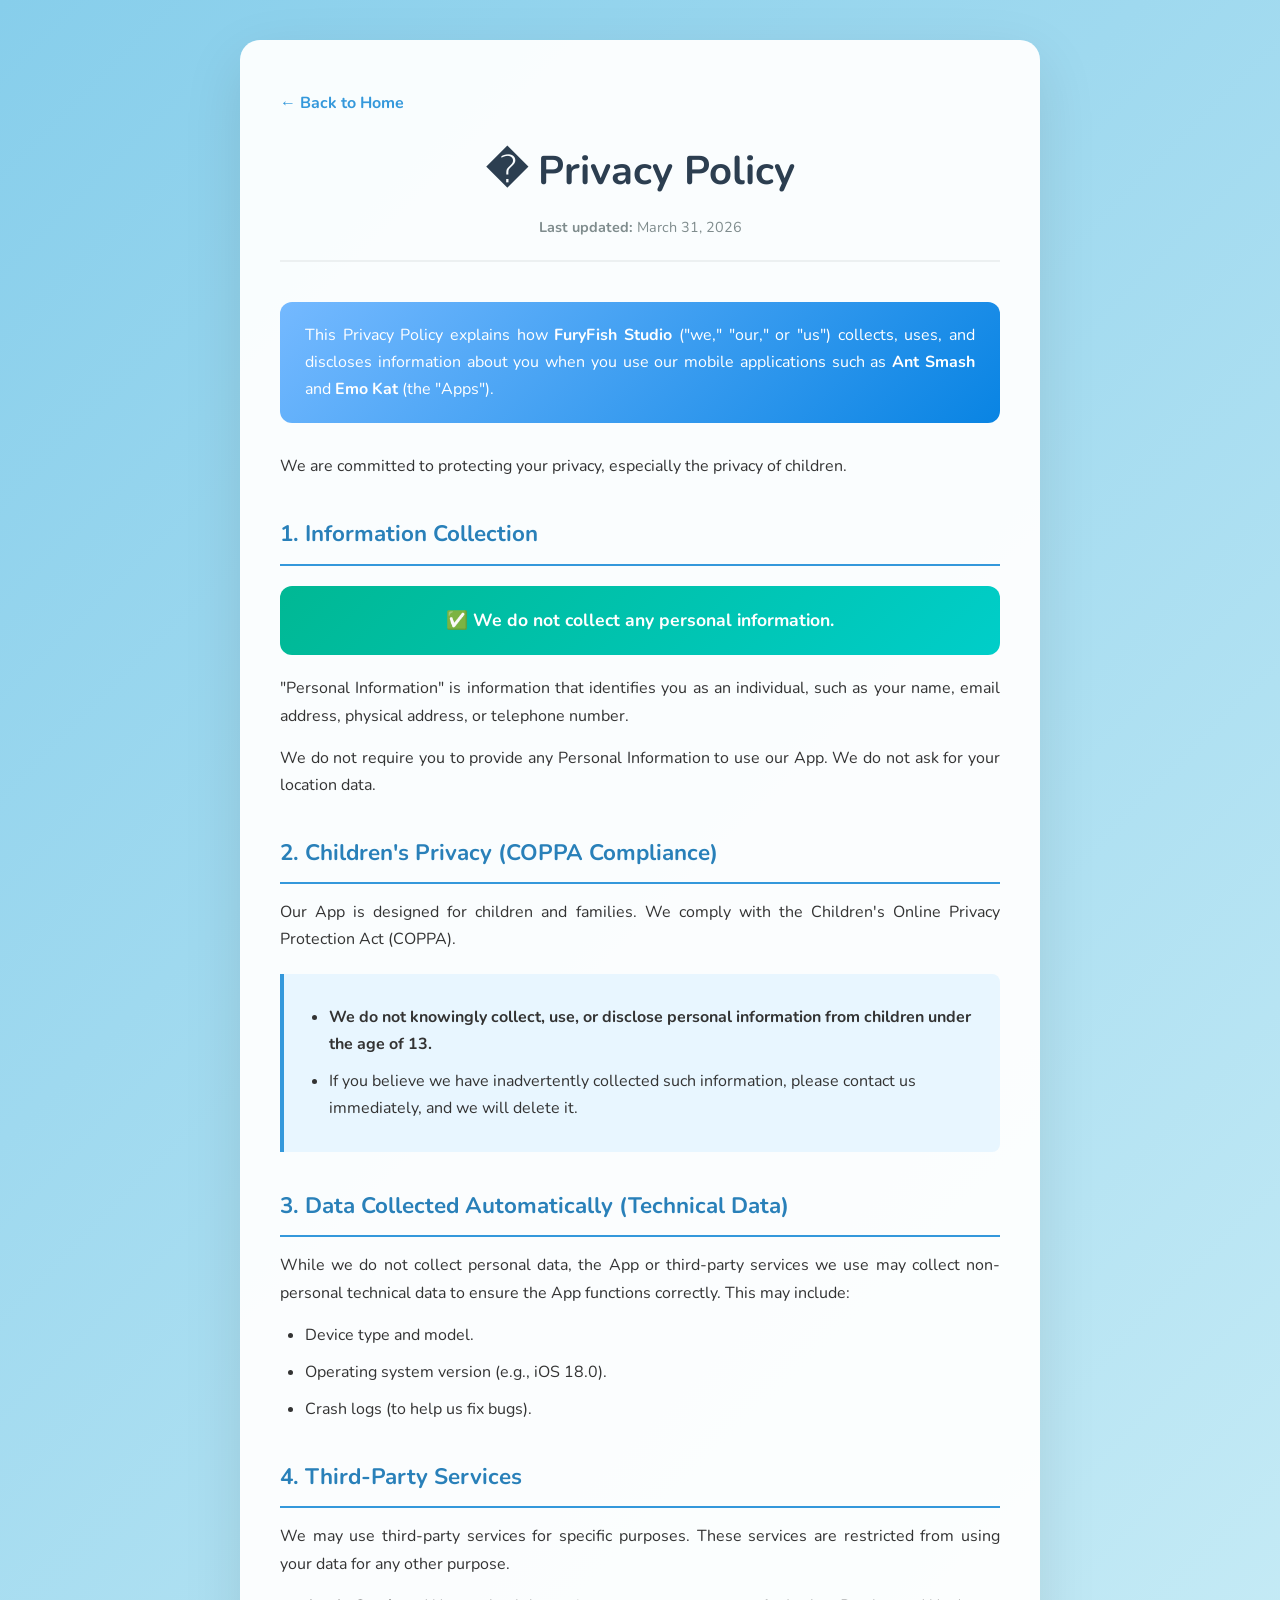
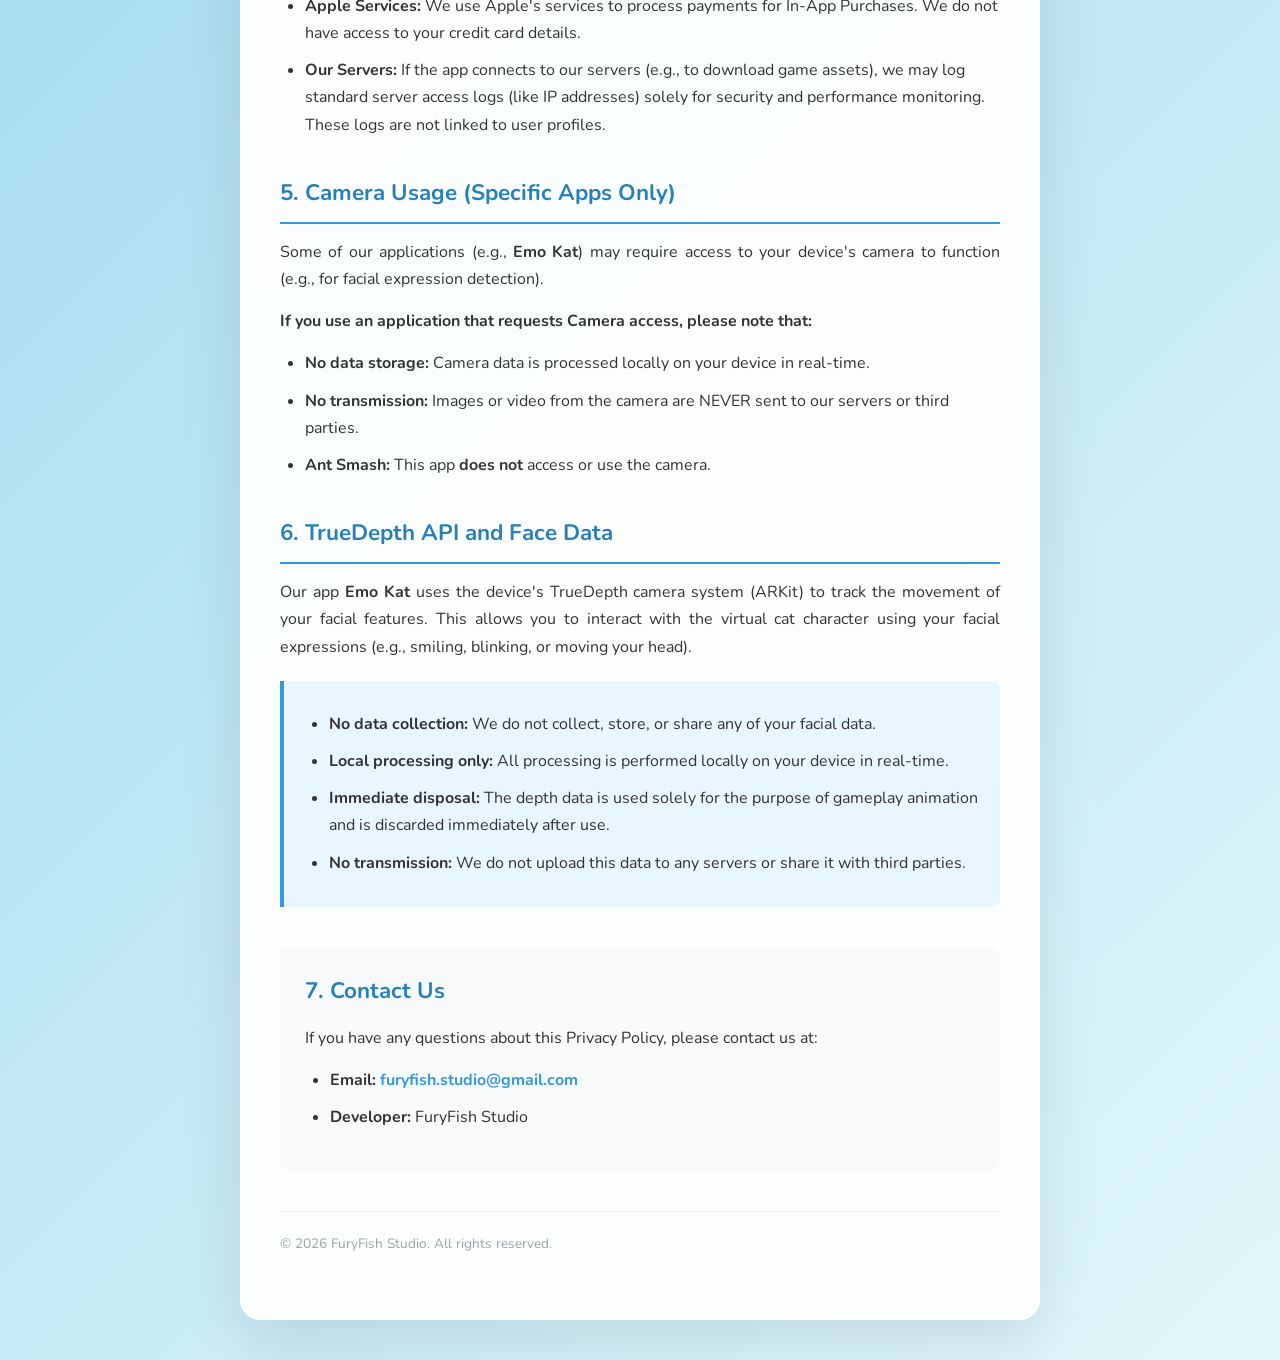
==== privacy.html @ 9451bb09 "Updated Emo Kat" ====
<!DOCTYPE html>
<html lang="en">

<head>
    <meta charset="UTF-8">
    <meta name="viewport" content="width=device-width, initial-scale=1.0">
    <title>Privacy Policy - FuryFish Studio</title>
    <link rel="preconnect" href="https://fonts.googleapis.com">
    <link rel="preconnect" href="https://fonts.gstatic.com" crossorigin>
    <link href="https://fonts.googleapis.com/css2?family=Nunito:wght@400;600;700;800&display=swap" rel="stylesheet">
    <style>
        * {
            margin: 0;
            padding: 0;
            box-sizing: border-box;
        }

        body {
            font-family: 'Nunito', -apple-system, BlinkMacSystemFont, 'Segoe UI', Roboto, sans-serif;
            line-height: 1.7;
            color: #333;
            background: linear-gradient(135deg, #87CEEB 0%, #E0F7FA 100%);
            /* Matching Sky theme */
            min-height: 100vh;
            padding: 40px 20px;
        }

        .container {
            max-width: 800px;
            margin: 0 auto;
            background: rgba(255, 255, 255, 0.95);
            border-radius: 20px;
            box-shadow: 0 20px 60px rgba(0, 0, 0, 0.1);
            padding: 50px 40px;
            position: relative;
        }

        .back-btn {
            display: inline-block;
            margin-bottom: 20px;
            text-decoration: none;
            color: #3498db;
            font-weight: bold;
            display: flex;
            align-items: center;
            gap: 5px;
        }

        .back-btn:hover {
            text-decoration: underline;
        }

        h1 {
            color: #2c3e50;
            font-size: 2.5rem;
            margin-bottom: 10px;
            text-align: center;
        }

        .last-updated {
            text-align: center;
            color: #7f8c8d;
            font-size: 0.9rem;
            margin-bottom: 40px;
            padding-bottom: 20px;
            border-bottom: 2px solid #ecf0f1;
        }

        .intro {
            background: linear-gradient(135deg, #74b9ff 0%, #0984e3 100%);
            color: white;
            padding: 20px 25px;
            border-radius: 12px;
            margin-bottom: 30px;
        }

        .intro p {
            margin: 0;
        }

        h2 {
            color: #2980b9;
            font-size: 1.4rem;
            margin: 35px 0 15px 0;
            padding-bottom: 10px;
            border-bottom: 2px solid #3498db;
        }

        p {
            margin-bottom: 15px;
            text-align: justify;
        }

        ul {
            margin: 15px 0;
            padding-left: 25px;
        }

        li {
            margin-bottom: 10px;
        }

        .highlight-box {
            background: #e8f6ff;
            border-left: 4px solid #3498db;
            padding: 15px 20px;
            margin: 20px 0;
            border-radius: 0 8px 8px 0;
        }

        .no-collect {
            background: linear-gradient(135deg, #00b894 0%, #00cec9 100%);
            color: white;
            padding: 20px;
            border-radius: 12px;
            text-align: center;
            font-weight: bold;
            font-size: 1.1rem;
            margin: 20px 0;
        }

        .contact-section {
            background: #f8f9fa;
            padding: 25px;
            border-radius: 12px;
            margin-top: 40px;
        }

        .contact-section h2 {
            margin-top: 0;
            border-bottom: none;
            padding-bottom: 0;
        }

        .email-link {
            color: #3498db;
            text-decoration: none;
            font-weight: bold;
        }

        .email-link:hover {
            text-decoration: underline;
        }

        .footer {
            text-align: center;
            color: #95a5a6;
            font-size: 0.85rem;
            margin-top: 40px;
            padding-top: 20px;
            border-top: 1px solid #ecf0f1;
        }

        @media (max-width: 600px) {
            .container {
                padding: 30px 20px;
            }

            h1 {
                font-size: 1.8rem;
            }
        }
    </style>
</head>

<body>
    <div class="container">
        <a href="index.html" class="back-btn">← Back to Home</a>
        <h1>� Privacy Policy</h1>
        <p class="last-updated"><strong>Last updated:</strong> March 31, 2026</p>

        <div class="intro">
            <p>This Privacy Policy explains how <strong>FuryFish Studio</strong> ("we," "our," or "us") collects, uses,
                and discloses information about you when you use our mobile applications such as <strong>Ant Smash</strong> and <strong>Emo Kat</strong> (the
                "Apps").</p>
        </div>

        <p>We are committed to protecting your privacy, especially the privacy of children.</p>

        <h2>1. Information Collection</h2>
        <div class="no-collect">
            ✅ We do not collect any personal information.
        </div>
        <p>"Personal Information" is information that identifies you as an individual, such as your name, email address,
            physical address, or telephone number.</p>
        <p>We do not require you to provide any Personal Information to use our App. We do not ask for your location
            data.</p>

        <h2>2. Children's Privacy (COPPA Compliance)</h2>
        <p>Our App is designed for children and families. We comply with the Children's Online Privacy Protection Act
            (COPPA).</p>
        <div class="highlight-box">
            <ul>
                <li><strong>We do not knowingly collect, use, or disclose personal information from children under the
                        age of 13.</strong></li>
                <li>If you believe we have inadvertently collected such information, please contact us immediately, and
                    we will delete it.</li>
            </ul>
        </div>

        <h2>3. Data Collected Automatically (Technical Data)</h2>
        <p>While we do not collect personal data, the App or third-party services we use may collect non-personal
            technical data to ensure the App functions correctly. This may include:</p>
        <ul>
            <li>Device type and model.</li>
            <li>Operating system version (e.g., iOS 18.0).</li>
            <li>Crash logs (to help us fix bugs).</li>
        </ul>

        <h2>4. Third-Party Services</h2>
        <p>We may use third-party services for specific purposes. These services are restricted from using your data for
            any other purpose.</p>
        <ul>
            <li><strong>Apple Services:</strong> We use Apple's services to process payments for In-App Purchases. We do
                not have access to your credit card details.</li>
            <li><strong>Our Servers:</strong> If the app connects to our servers (e.g., to download game assets), we may
                log standard server access logs (like IP addresses) solely for security and performance monitoring.
                These logs are not linked to user profiles.</li>
        </ul>

        <h2>5. Camera Usage (Specific Apps Only)</h2>
        <p>Some of our applications (e.g., <strong>Emo Kat</strong>) may require access to your device's camera to
            function (e.g., for facial expression detection).</p>
        <p><strong>If you use an application that requests Camera access, please note that:</strong></p>
        <ul>
            <li><strong>No data storage:</strong> Camera data is processed locally on your device in real-time.</li>
            <li><strong>No transmission:</strong> Images or video from the camera are NEVER sent to our servers or third
                parties.</li>
            <li><strong>Ant Smash:</strong> This app <strong>does not</strong> access or use the camera.</li>
        </ul>

        <h2>6. TrueDepth API and Face Data</h2>
        <p>Our app <strong>Emo Kat</strong> uses the device's TrueDepth camera system (ARKit) to track the movement of
            your facial features. This allows you to interact with the virtual cat character using your facial
            expressions (e.g., smiling, blinking, or moving your head).</p>
        <div class="highlight-box">
            <ul>
                <li><strong>No data collection:</strong> We do not collect, store, or share any of your facial data.
                </li>
                <li><strong>Local processing only:</strong> All processing is performed locally on your device in
                    real-time.</li>
                <li><strong>Immediate disposal:</strong> The depth data is used solely for the purpose of gameplay
                    animation and is discarded immediately after use.</li>
                <li><strong>No transmission:</strong> We do not upload this data to any servers or share it with third
                    parties.</li>
            </ul>
        </div>

        <div class="contact-section">
            <h2>7. Contact Us</h2>
            <p>If you have any questions about this Privacy Policy, please contact us at:</p>
            <ul>
                <li><strong>Email:</strong> <a href="mailto:furyfish.studio@gmail.com"
                        class="email-link">furyfish.studio@gmail.com</a></li>
                <li><strong>Developer:</strong> FuryFish Studio</li>
            </ul>
        </div>

        <div class="footer">
            <p>© 2026 FuryFish Studio. All rights reserved.</p>
        </div>
    </div>
</body>

</html>
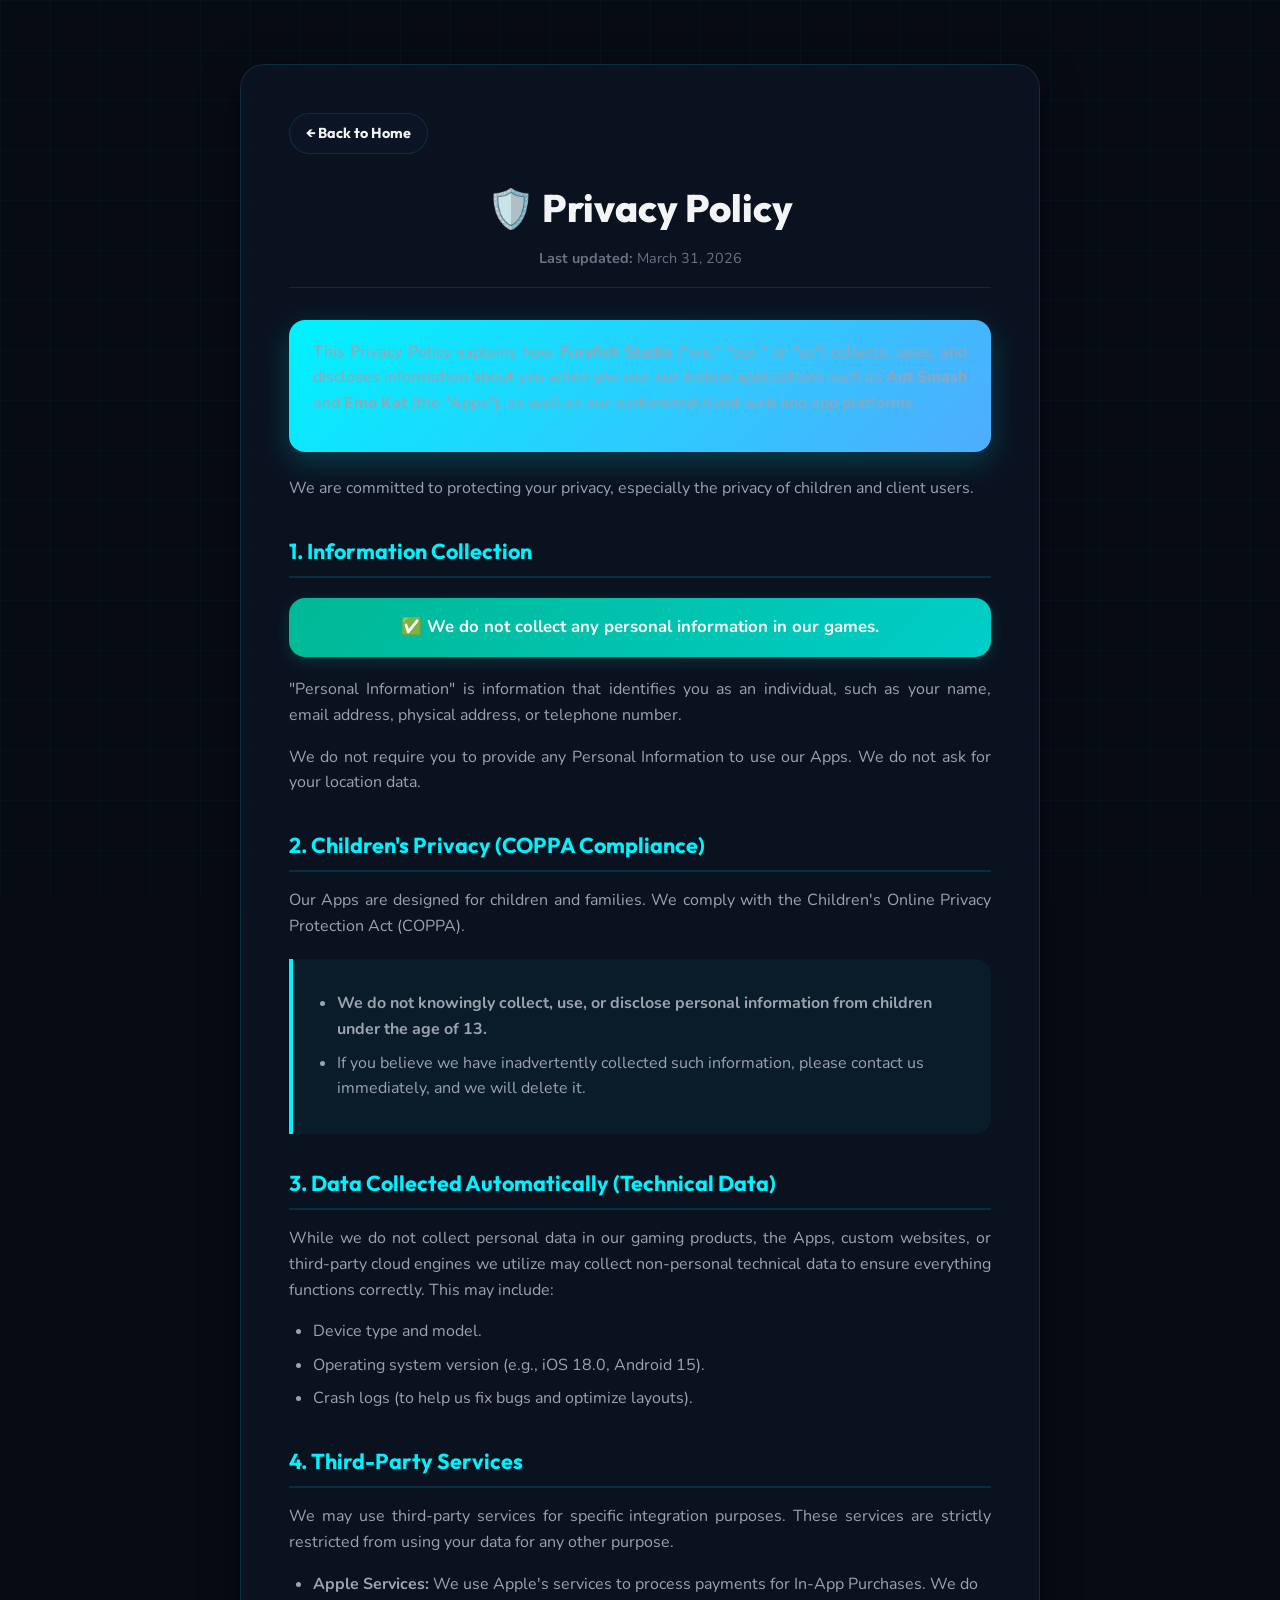
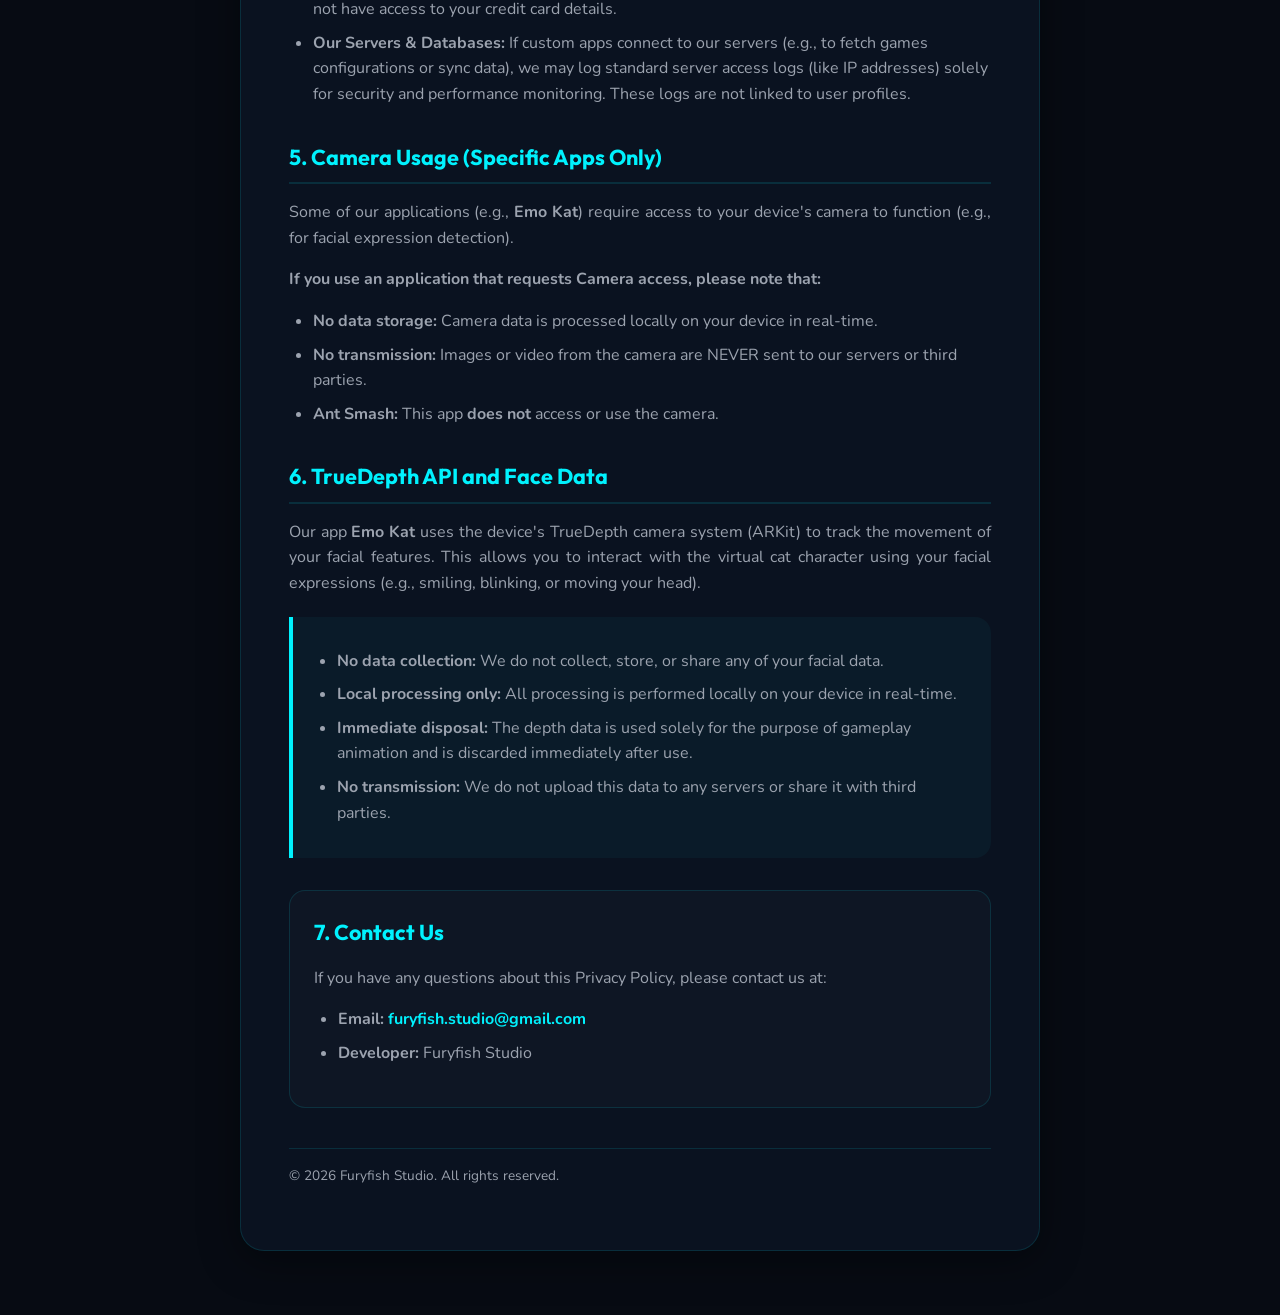
==== commit 98fb96e5: "Redesign portfolio: Add premium dark/light themes, interactive CSS mockups, multi-language expansion" ====
--- a/privacy.html
+++ b/privacy.html
@@ -1,161 +1,140 @@
 <!DOCTYPE html>
-<html lang="en">
+<html lang="en" data-theme="dark">
 
 <head>
     <meta charset="UTF-8">
     <meta name="viewport" content="width=device-width, initial-scale=1.0">
-    <title>Privacy Policy - FuryFish Studio</title>
+    <title>Privacy Policy - Furyfish Studio</title>
     <link rel="preconnect" href="https://fonts.googleapis.com">
     <link rel="preconnect" href="https://fonts.gstatic.com" crossorigin>
-    <link href="https://fonts.googleapis.com/css2?family=Nunito:wght@400;600;700;800&display=swap" rel="stylesheet">
+    <link href="https://fonts.googleapis.com/css2?family=Nunito:wght@400;500;600;700&family=Outfit:wght@400;500;600;700;800&display=swap" rel="stylesheet">
+    <link rel="stylesheet" href="styles.css">
+    
+    <script>
+        // Set theme immediately to avoid layout flashing
+        const savedTheme = localStorage.getItem('furyfishTheme') || 'dark';
+        document.documentElement.setAttribute('data-theme', savedTheme);
+    </script>
+
     <style>
-        * {
-            margin: 0;
-            padding: 0;
-            box-sizing: border-box;
-        }
-
-        body {
-            font-family: 'Nunito', -apple-system, BlinkMacSystemFont, 'Segoe UI', Roboto, sans-serif;
-            line-height: 1.7;
-            color: #333;
-            background: linear-gradient(135deg, #87CEEB 0%, #E0F7FA 100%);
-            /* Matching Sky theme */
-            min-height: 100vh;
-            padding: 40px 20px;
-        }
-
-        .container {
+        /* Custom document layout optimizations */
+        .doc-container {
             max-width: 800px;
-            margin: 0 auto;
-            background: rgba(255, 255, 255, 0.95);
-            border-radius: 20px;
-            box-shadow: 0 20px 60px rgba(0, 0, 0, 0.1);
-            padding: 50px 40px;
+            margin: 40px auto;
+            background: var(--bg-card);
+            border: 1px solid var(--border-color);
+            border-radius: var(--radius-lg);
+            padding: 48px;
+            backdrop-filter: blur(16px);
+            -webkit-backdrop-filter: blur(16px);
+            box-shadow: var(--shadow-soft);
             position: relative;
-        }
-
-        .back-btn {
-            display: inline-block;
-            margin-bottom: 20px;
-            text-decoration: none;
-            color: #3498db;
-            font-weight: bold;
-            display: flex;
-            align-items: center;
-            gap: 5px;
-        }
-
-        .back-btn:hover {
-            text-decoration: underline;
-        }
-
+            z-index: 10;
+        }
+        
+        h1, h2 {
+            font-family: var(--font-heading);
+            color: var(--text-primary);
+        }
+        
         h1 {
-            color: #2c3e50;
-            font-size: 2.5rem;
-            margin-bottom: 10px;
-            text-align: center;
-        }
-
+            font-size: 2.4rem;
+            font-weight: 800;
+            margin-bottom: 8px;
+            text-align: center;
+        }
+        
         .last-updated {
             text-align: center;
-            color: #7f8c8d;
+            color: var(--text-muted);
             font-size: 0.9rem;
-            margin-bottom: 40px;
-            padding-bottom: 20px;
-            border-bottom: 2px solid #ecf0f1;
-        }
-
-        .intro {
-            background: linear-gradient(135deg, #74b9ff 0%, #0984e3 100%);
-            color: white;
-            padding: 20px 25px;
-            border-radius: 12px;
-            margin-bottom: 30px;
-        }
-
-        .intro p {
-            margin: 0;
-        }
-
+            margin-bottom: 32px;
+            padding-bottom: 16px;
+            border-bottom: 1px solid var(--border-color);
+        }
+        
+        .intro-box {
+            background: var(--accent-gradient);
+            color: #fff;
+            padding: 20px 24px;
+            border-radius: var(--radius-md);
+            margin-bottom: 24px;
+            font-weight: 500;
+            box-shadow: var(--accent-glow);
+        }
+        
         h2 {
-            color: #2980b9;
-            font-size: 1.4rem;
-            margin: 35px 0 15px 0;
-            padding-bottom: 10px;
-            border-bottom: 2px solid #3498db;
-        }
-
+            font-size: 1.35rem;
+            margin: 32px 0 16px 0;
+            padding-bottom: 8px;
+            border-bottom: 2px solid var(--border-color);
+            color: var(--accent-primary);
+        }
+        
         p {
-            margin-bottom: 15px;
+            margin-bottom: 16px;
+            color: var(--text-secondary);
             text-align: justify;
         }
-
+        
         ul {
-            margin: 15px 0;
-            padding-left: 25px;
-        }
-
+            margin: 16px 0;
+            padding-left: 24px;
+            color: var(--text-secondary);
+        }
+        
         li {
-            margin-bottom: 10px;
-        }
-
+            margin-bottom: 8px;
+        }
+        
         .highlight-box {
-            background: #e8f6ff;
-            border-left: 4px solid #3498db;
-            padding: 15px 20px;
+            background: rgba(0, 242, 254, 0.04);
+            border-left: 4px solid var(--accent-primary);
+            padding: 16px 20px;
             margin: 20px 0;
-            border-radius: 0 8px 8px 0;
-        }
-
+            border-radius: 0 var(--radius-md) var(--radius-md) 0;
+        }
+        
         .no-collect {
             background: linear-gradient(135deg, #00b894 0%, #00cec9 100%);
             color: white;
-            padding: 20px;
-            border-radius: 12px;
+            padding: 16px;
+            border-radius: var(--radius-md);
             text-align: center;
             font-weight: bold;
-            font-size: 1.1rem;
+            font-size: 1.05rem;
             margin: 20px 0;
-        }
-
-        .contact-section {
-            background: #f8f9fa;
-            padding: 25px;
-            border-radius: 12px;
-            margin-top: 40px;
-        }
-
-        .contact-section h2 {
+            box-shadow: 0 4px 15px rgba(0,184,148,0.2);
+        }
+        
+        .contact-box {
+            background: rgba(255, 255, 255, 0.02);
+            border: 1px solid var(--border-color);
+            padding: 24px;
+            border-radius: var(--radius-md);
+            margin-top: 32px;
+        }
+        
+        .contact-box h2 {
             margin-top: 0;
             border-bottom: none;
             padding-bottom: 0;
         }
-
-        .email-link {
-            color: #3498db;
-            text-decoration: none;
-            font-weight: bold;
-        }
-
-        .email-link:hover {
-            text-decoration: underline;
-        }
-
-        .footer {
-            text-align: center;
-            color: #95a5a6;
+        
+        .footer-line {
+            text-align: center;
+            color: var(--text-muted);
             font-size: 0.85rem;
             margin-top: 40px;
-            padding-top: 20px;
-            border-top: 1px solid #ecf0f1;
-        }
-
-        @media (max-width: 600px) {
-            .container {
-                padding: 30px 20px;
+            padding-top: 16px;
+            border-top: 1px solid var(--border-color);
+        }
+
+        @media (max-width: 768px) {
+            .doc-container {
+                padding: 24px;
+                margin: 20px auto;
             }
-
             h1 {
                 font-size: 1.8rem;
             }
@@ -164,100 +143,108 @@
 </head>
 
 <body>
-    <div class="container">
-        <a href="index.html" class="back-btn">← Back to Home</a>
-        <h1>� Privacy Policy</h1>
-        <p class="last-updated"><strong>Last updated:</strong> March 31, 2026</p>
-
-        <div class="intro">
-            <p>This Privacy Policy explains how <strong>FuryFish Studio</strong> ("we," "our," or "us") collects, uses,
-                and discloses information about you when you use our mobile applications such as <strong>Ant Smash</strong> and <strong>Emo Kat</strong> (the
-                "Apps").</p>
-        </div>
-
-        <p>We are committed to protecting your privacy, especially the privacy of children.</p>
-
-        <h2>1. Information Collection</h2>
-        <div class="no-collect">
-            ✅ We do not collect any personal information.
-        </div>
-        <p>"Personal Information" is information that identifies you as an individual, such as your name, email address,
-            physical address, or telephone number.</p>
-        <p>We do not require you to provide any Personal Information to use our App. We do not ask for your location
-            data.</p>
-
-        <h2>2. Children's Privacy (COPPA Compliance)</h2>
-        <p>Our App is designed for children and families. We comply with the Children's Online Privacy Protection Act
-            (COPPA).</p>
-        <div class="highlight-box">
+    <!-- Background grid -->
+    <div class="background-grid"></div>
+
+    <div class="container" style="padding: 24px 0;">
+        <div class="doc-container">
+            <!-- Back navigation button -->
+            <a href="index.html" class="btn-secondary" style="padding: 8px 16px; font-size: 0.9rem; margin-bottom: 24px; display: inline-flex; align-items: center; gap: 8px;">
+                ← Back to Home
+            </a>
+
+            <h1>🛡️ Privacy Policy</h1>
+            <p class="last-updated"><strong>Last updated:</strong> March 31, 2026</p>
+
+            <div class="intro-box">
+                <p>This Privacy Policy explains how <strong>Furyfish Studio</strong> ("we," "our," or "us") collects, uses,
+                    and discloses information about you when you use our mobile applications such as <strong>Ant Smash</strong> and <strong>Emo Kat</strong> (the
+                    "Apps"), as well as our customized client web and app platforms.</p>
+            </div>
+
+            <p>We are committed to protecting your privacy, especially the privacy of children and client users.</p>
+
+            <h2>1. Information Collection</h2>
+            <div class="no-collect">
+                ✅ We do not collect any personal information in our games.
+            </div>
+            <p>"Personal Information" is information that identifies you as an individual, such as your name, email address,
+                physical address, or telephone number.</p>
+            <p>We do not require you to provide any Personal Information to use our Apps. We do not ask for your location
+                data.</p>
+
+            <h2>2. Children's Privacy (COPPA Compliance)</h2>
+            <p>Our Apps are designed for children and families. We comply with the Children's Online Privacy Protection Act
+                (COPPA).</p>
+            <div class="highlight-box">
+                <ul>
+                    <li><strong>We do not knowingly collect, use, or disclose personal information from children under the
+                            age of 13.</strong></li>
+                    <li>If you believe we have inadvertently collected such information, please contact us immediately, and
+                        we will delete it.</li>
+                </ul>
+            </div>
+
+            <h2>3. Data Collected Automatically (Technical Data)</h2>
+            <p>While we do not collect personal data in our gaming products, the Apps, custom websites, or third-party cloud engines we utilize may collect non-personal
+                technical data to ensure everything functions correctly. This may include:</p>
             <ul>
-                <li><strong>We do not knowingly collect, use, or disclose personal information from children under the
-                        age of 13.</strong></li>
-                <li>If you believe we have inadvertently collected such information, please contact us immediately, and
-                    we will delete it.</li>
+                <li>Device type and model.</li>
+                <li>Operating system version (e.g., iOS 18.0, Android 15).</li>
+                <li>Crash logs (to help us fix bugs and optimize layouts).</li>
             </ul>
-        </div>
-
-        <h2>3. Data Collected Automatically (Technical Data)</h2>
-        <p>While we do not collect personal data, the App or third-party services we use may collect non-personal
-            technical data to ensure the App functions correctly. This may include:</p>
-        <ul>
-            <li>Device type and model.</li>
-            <li>Operating system version (e.g., iOS 18.0).</li>
-            <li>Crash logs (to help us fix bugs).</li>
-        </ul>
-
-        <h2>4. Third-Party Services</h2>
-        <p>We may use third-party services for specific purposes. These services are restricted from using your data for
-            any other purpose.</p>
-        <ul>
-            <li><strong>Apple Services:</strong> We use Apple's services to process payments for In-App Purchases. We do
-                not have access to your credit card details.</li>
-            <li><strong>Our Servers:</strong> If the app connects to our servers (e.g., to download game assets), we may
-                log standard server access logs (like IP addresses) solely for security and performance monitoring.
-                These logs are not linked to user profiles.</li>
-        </ul>
-
-        <h2>5. Camera Usage (Specific Apps Only)</h2>
-        <p>Some of our applications (e.g., <strong>Emo Kat</strong>) may require access to your device's camera to
-            function (e.g., for facial expression detection).</p>
-        <p><strong>If you use an application that requests Camera access, please note that:</strong></p>
-        <ul>
-            <li><strong>No data storage:</strong> Camera data is processed locally on your device in real-time.</li>
-            <li><strong>No transmission:</strong> Images or video from the camera are NEVER sent to our servers or third
-                parties.</li>
-            <li><strong>Ant Smash:</strong> This app <strong>does not</strong> access or use the camera.</li>
-        </ul>
-
-        <h2>6. TrueDepth API and Face Data</h2>
-        <p>Our app <strong>Emo Kat</strong> uses the device's TrueDepth camera system (ARKit) to track the movement of
-            your facial features. This allows you to interact with the virtual cat character using your facial
-            expressions (e.g., smiling, blinking, or moving your head).</p>
-        <div class="highlight-box">
+
+            <h2>4. Third-Party Services</h2>
+            <p>We may use third-party services for specific integration purposes. These services are strictly restricted from using your data for
+                any other purpose.</p>
             <ul>
-                <li><strong>No data collection:</strong> We do not collect, store, or share any of your facial data.
-                </li>
-                <li><strong>Local processing only:</strong> All processing is performed locally on your device in
-                    real-time.</li>
-                <li><strong>Immediate disposal:</strong> The depth data is used solely for the purpose of gameplay
-                    animation and is discarded immediately after use.</li>
-                <li><strong>No transmission:</strong> We do not upload this data to any servers or share it with third
+                <li><strong>Apple Services:</strong> We use Apple's services to process payments for In-App Purchases. We do
+                    not have access to your credit card details.</li>
+                <li><strong>Our Servers & Databases:</strong> If custom apps connect to our servers (e.g., to fetch games configurations or sync data), we may
+                    log standard server access logs (like IP addresses) solely for security and performance monitoring.
+                    These logs are not linked to user profiles.</li>
+            </ul>
+
+            <h2>5. Camera Usage (Specific Apps Only)</h2>
+            <p>Some of our applications (e.g., <strong>Emo Kat</strong>) require access to your device's camera to
+                function (e.g., for facial expression detection).</p>
+            <p><strong>If you use an application that requests Camera access, please note that:</strong></p>
+            <ul>
+                <li><strong>No data storage:</strong> Camera data is processed locally on your device in real-time.</li>
+                <li><strong>No transmission:</strong> Images or video from the camera are NEVER sent to our servers or third
                     parties.</li>
+                <li><strong>Ant Smash:</strong> This app <strong>does not</strong> access or use the camera.</li>
             </ul>
-        </div>
-
-        <div class="contact-section">
-            <h2>7. Contact Us</h2>
-            <p>If you have any questions about this Privacy Policy, please contact us at:</p>
-            <ul>
-                <li><strong>Email:</strong> <a href="mailto:furyfish.studio@gmail.com"
-                        class="email-link">furyfish.studio@gmail.com</a></li>
-                <li><strong>Developer:</strong> FuryFish Studio</li>
-            </ul>
-        </div>
-
-        <div class="footer">
-            <p>© 2026 FuryFish Studio. All rights reserved.</p>
+
+            <h2>6. TrueDepth API and Face Data</h2>
+            <p>Our app <strong>Emo Kat</strong> uses the device's TrueDepth camera system (ARKit) to track the movement of
+                your facial features. This allows you to interact with the virtual cat character using your facial
+                expressions (e.g., smiling, blinking, or moving your head).</p>
+            <div class="highlight-box">
+                <ul>
+                    <li><strong>No data collection:</strong> We do not collect, store, or share any of your facial data.
+                    </li>
+                    <li><strong>Local processing only:</strong> All processing is performed locally on your device in
+                        real-time.</li>
+                    <li><strong>Immediate disposal:</strong> The depth data is used solely for the purpose of gameplay
+                        animation and is discarded immediately after use.</li>
+                    <li><strong>No transmission:</strong> We do not upload this data to any servers or share it with third
+                        parties.</li>
+                </ul>
+            </div>
+
+            <div class="contact-box">
+                <h2>7. Contact Us</h2>
+                <p>If you have any questions about this Privacy Policy, please contact us at:</p>
+                <ul>
+                    <li><strong>Email:</strong> <a href="mailto:furyfish.studio@gmail.com" style="color: var(--accent-primary); text-decoration: none; font-weight: 700;">furyfish.studio@gmail.com</a></li>
+                    <li><strong>Developer:</strong> Furyfish Studio</li>
+                </ul>
+            </div>
+
+            <div class="footer-line">
+                <p>© 2026 Furyfish Studio. All rights reserved.</p>
+            </div>
         </div>
     </div>
 </body>
--- a/styles.css
+++ b/styles.css
@@ -0,0 +1,1785 @@
+:root {
+    --font-heading: 'Outfit', -apple-system, BlinkMacSystemFont, 'Segoe UI', Roboto, sans-serif;
+    --font-body: 'Nunito', -apple-system, BlinkMacSystemFont, 'Segoe UI', Roboto, sans-serif;
+    --font-mono: 'Fira Code', 'Courier New', Courier, monospace;
+    
+    --transition-smooth: all 0.3s cubic-bezier(0.4, 0, 0.2, 1);
+    --transition-bounce: all 0.5s cubic-bezier(0.34, 1.56, 0.64, 1);
+    
+    /* Global Radius */
+    --radius-lg: 24px;
+    --radius-md: 16px;
+    --radius-sm: 10px;
+    --radius-full: 9999px;
+}
+
+/* -------------------------------------------------------------
+   🌑 DARK THEME: MIDNIGHT ABYSSAL (Default)
+   ------------------------------------------------------------- */
+[data-theme="dark"] {
+    --bg-main: #070b13;
+    --bg-card: rgba(13, 22, 38, 0.75);
+    --bg-nav: rgba(7, 11, 19, 0.7);
+    --border-color: rgba(0, 242, 254, 0.12);
+    --border-hover: rgba(0, 242, 254, 0.4);
+    --text-primary: #f3f4f6;
+    --text-secondary: #9ca3af;
+    --text-muted: #6b7280;
+    
+    --accent-primary: #00f2fe;
+    --accent-secondary: #fbc2eb;
+    --accent-gradient: linear-gradient(135deg, #00f2fe 0%, #4facfe 100%);
+    --accent-glow: 0 10px 30px rgba(0, 242, 254, 0.2);
+    --accent-shadow-hover: 0 20px 50px rgba(0, 242, 254, 0.3);
+    
+    --shadow-soft: 0 10px 40px rgba(0, 0, 0, 0.4);
+    --shadow-hover: 0 20px 60px rgba(0, 242, 254, 0.15);
+    
+    --glass-bg: rgba(13, 22, 38, 0.7);
+    --glass-border: rgba(255, 255, 255, 0.05);
+    --glass-shadow: inset 0 1px 1px rgba(255, 255, 255, 0.05);
+    
+    --grid-bg: rgba(0, 242, 254, 0.02);
+    --grid-line: rgba(0, 242, 254, 0.04);
+}
+
+/* -------------------------------------------------------------
+   ☀️ LIGHT THEME: DREAMY HORIZON
+   ------------------------------------------------------------- */
+[data-theme="light"] {
+    --bg-main: #f0f6fc;
+    --bg-card: rgba(255, 255, 255, 0.85);
+    --bg-nav: rgba(255, 255, 255, 0.7);
+    --border-color: rgba(102, 126, 234, 0.15);
+    --border-hover: rgba(102, 126, 234, 0.4);
+    --text-primary: #2d3748;
+    --text-secondary: #4a5568;
+    --text-muted: #718096;
+    
+    --accent-primary: #667eea;
+    --accent-secondary: #764ba2;
+    --accent-gradient: linear-gradient(135deg, #667eea 0%, #764ba2 100%);
+    --accent-glow: 0 10px 30px rgba(102, 126, 234, 0.15);
+    --accent-shadow-hover: 0 20px 50px rgba(102, 126, 234, 0.25);
+    
+    --shadow-soft: 0 10px 40px rgba(102, 126, 234, 0.08);
+    --shadow-hover: 0 20px 60px rgba(102, 126, 234, 0.18);
+    
+    --glass-bg: rgba(255, 255, 255, 0.8);
+    --glass-border: rgba(255, 255, 255, 0.4);
+    --glass-shadow: inset 0 1px 1px rgba(255, 255, 255, 0.2);
+    
+    --grid-bg: rgba(102, 126, 234, 0.01);
+    --grid-line: rgba(102, 126, 234, 0.03);
+}
+
+/* -------------------------------------------------------------
+   BASE RESET & LAYOUT
+   ------------------------------------------------------------- */
+* {
+    margin: 0;
+    padding: 0;
+    box-sizing: border-box;
+}
+
+html {
+    scroll-behavior: smooth;
+    font-size: 16px;
+}
+
+body {
+    font-family: var(--font-body);
+    background-color: var(--bg-main);
+    color: var(--text-primary);
+    overflow-x: hidden;
+    position: relative;
+    min-height: 100vh;
+    line-height: 1.6;
+    transition: background-color 0.5s ease, color 0.3s ease;
+}
+
+/* Background Grid Overlay */
+.background-grid {
+    position: fixed;
+    top: 0;
+    left: 0;
+    width: 100%;
+    height: 100%;
+    z-index: 0;
+    pointer-events: none;
+    background-size: 50px 50px;
+    background-image: 
+        linear-gradient(to right, var(--grid-line) 1px, transparent 1px),
+        linear-gradient(to bottom, var(--grid-line) 1px, transparent 1px);
+    opacity: 0.8;
+}
+
+canvas#abyss-canvas {
+    position: fixed;
+    top: 0;
+    left: 0;
+    width: 100%;
+    height: 100%;
+    z-index: 0;
+    pointer-events: none;
+}
+
+/* Custom Scrollbar */
+::-webkit-scrollbar {
+    width: 10px;
+}
+::-webkit-scrollbar-track {
+    background: var(--bg-main);
+}
+::-webkit-scrollbar-thumb {
+    background: var(--border-color);
+    border-radius: var(--radius-full);
+}
+::-webkit-scrollbar-thumb:hover {
+    background: var(--accent-primary);
+}
+
+/* Skip to Content Accessibility */
+.skip-link {
+    position: absolute;
+    top: -100px;
+    left: 0;
+    background: var(--accent-primary);
+    color: #000;
+    padding: 8px 16px;
+    z-index: 1000;
+    transition: top 0.2s;
+    font-family: var(--font-heading);
+    font-weight: 700;
+    border-radius: 0 0 var(--radius-sm) 0;
+}
+.skip-link:focus {
+    top: 0;
+}
+
+.container {
+    position: relative;
+    z-index: 1;
+    max-width: 1280px;
+    margin: 0 auto;
+    padding: 0 24px;
+}
+
+/* -------------------------------------------------------------
+   NAV BAR
+   ------------------------------------------------------------- */
+.nav-menu {
+    position: sticky;
+    top: 16px;
+    z-index: 100;
+    display: flex;
+    justify-content: space-between;
+    align-items: center;
+    padding: 14px 28px;
+    margin-top: 16px;
+    background: var(--bg-nav);
+    backdrop-filter: blur(16px);
+    -webkit-backdrop-filter: blur(16px);
+    border-radius: var(--radius-full);
+    border: 1px solid var(--glass-border);
+    box-shadow: var(--shadow-soft), var(--glass-shadow);
+    transition: var(--transition-smooth);
+}
+
+.brand {
+    display: flex;
+    align-items: center;
+    gap: 12px;
+    text-decoration: none;
+    color: var(--text-primary);
+}
+
+.brand-logo {
+    width: 32px;
+    height: 32px;
+    fill: url(#logo-grad);
+    animation: swim 4s ease-in-out infinite;
+}
+
+.brand-name {
+    font-family: var(--font-heading);
+    font-weight: 800;
+    font-size: 1.35rem;
+    letter-spacing: -0.5px;
+    background: var(--accent-gradient);
+    -webkit-background-clip: text;
+    -webkit-text-fill-color: transparent;
+    background-clip: text;
+}
+
+.nav-links {
+    display: flex;
+    align-items: center;
+    gap: 32px;
+}
+
+.nav-links a {
+    text-decoration: none;
+    color: var(--text-secondary);
+    font-weight: 600;
+    font-size: 0.95rem;
+    font-family: var(--font-heading);
+    transition: var(--transition-smooth);
+    position: relative;
+    padding: 4px 0;
+}
+
+.nav-links a:hover,
+.nav-links a.active {
+    color: var(--text-primary);
+}
+
+.nav-links a::after {
+    content: '';
+    position: absolute;
+    bottom: 0;
+    left: 0;
+    width: 0;
+    height: 2px;
+    background: var(--accent-gradient);
+    transition: var(--transition-smooth);
+}
+
+.nav-links a:hover::after,
+.nav-links a.active::after {
+    width: 100%;
+}
+
+.nav-controls {
+    display: flex;
+    align-items: center;
+    gap: 16px;
+}
+
+/* Theme Toggle Slider */
+.theme-toggle {
+    background: var(--border-color);
+    border: 1px solid var(--glass-border);
+    cursor: pointer;
+    width: 58px;
+    height: 30px;
+    border-radius: var(--radius-full);
+    position: relative;
+    display: flex;
+    align-items: center;
+    justify-content: space-between;
+    padding: 0 6px;
+    transition: var(--transition-smooth);
+}
+
+.theme-toggle-dot {
+    position: absolute;
+    top: 3px;
+    left: 3px;
+    width: 22px;
+    height: 22px;
+    background: var(--accent-gradient);
+    border-radius: 50%;
+    transition: var(--transition-bounce);
+    box-shadow: 0 2px 5px rgba(0,0,0,0.2);
+}
+
+[data-theme="light"] .theme-toggle-dot {
+    left: 31px;
+}
+
+.theme-toggle-icon {
+    font-size: 0.9rem;
+    z-index: 1;
+    user-select: none;
+}
+
+/* Language Switcher */
+.lang-switcher {
+    display: flex;
+    background: rgba(255, 255, 255, 0.03);
+    border: 1px solid var(--border-color);
+    padding: 3px;
+    border-radius: var(--radius-full);
+}
+
+.lang-btn {
+    background: transparent;
+    border: none;
+    color: var(--text-secondary);
+    font-family: var(--font-heading);
+    font-weight: 700;
+    font-size: 0.75rem;
+    padding: 6px 12px;
+    border-radius: var(--radius-full);
+    cursor: pointer;
+    transition: var(--transition-smooth);
+}
+
+.lang-btn:hover {
+    color: var(--text-primary);
+}
+
+.lang-btn.active {
+    background: var(--accent-gradient);
+    color: #fff;
+    box-shadow: var(--accent-glow);
+}
+
+/* -------------------------------------------------------------
+   HERO SECTION
+   ------------------------------------------------------------- */
+.hero {
+    display: grid;
+    grid-template-columns: 1.2fr 0.8fr;
+    gap: 48px;
+    align-items: center;
+    padding: 80px 0;
+    min-height: calc(100vh - 120px);
+}
+
+.hero-info {
+    display: flex;
+    flex-direction: column;
+    gap: 24px;
+}
+
+.hero-badge {
+    align-self: flex-start;
+    display: inline-flex;
+    align-items: center;
+    gap: 8px;
+    background: rgba(0, 242, 254, 0.08);
+    border: 1px solid var(--border-color);
+    color: var(--accent-primary);
+    padding: 8px 18px;
+    border-radius: var(--radius-full);
+    font-family: var(--font-mono);
+    font-size: 0.8rem;
+    font-weight: 600;
+    letter-spacing: 0.5px;
+    text-transform: uppercase;
+}
+
+[data-theme="light"] .hero-badge {
+    background: rgba(102, 126, 234, 0.08);
+    color: var(--accent-primary);
+}
+
+.hero-badge::before {
+    content: '';
+    display: inline-block;
+    width: 8px;
+    height: 8px;
+    border-radius: 50%;
+    background: var(--accent-primary);
+    box-shadow: 0 0 10px var(--accent-primary);
+    animation: pulse 1.5s ease-in-out infinite;
+}
+
+.hero-title {
+    font-family: var(--font-heading);
+    font-weight: 800;
+    font-size: 3.5rem;
+    line-height: 1.1;
+    letter-spacing: -1.5px;
+}
+
+.hero-title .gradient-text {
+    background: var(--accent-gradient);
+    -webkit-background-clip: text;
+    -webkit-text-fill-color: transparent;
+    background-clip: text;
+    display: inline-block;
+}
+
+.hero-tagline {
+    font-size: 1.2rem;
+    color: var(--text-secondary);
+    max-width: 600px;
+    line-height: 1.6;
+}
+
+.tagline-highlight {
+    color: var(--text-primary);
+    font-weight: 700;
+    border-bottom: 2px dashed var(--accent-primary);
+}
+
+/* Hero Technology Slide Track */
+.hero-tech-slider {
+    margin-top: 16px;
+    overflow: hidden;
+    width: 100%;
+    mask-image: linear-gradient(to right, transparent, #000 10%, #000 90%, transparent);
+    -webkit-mask-image: linear-gradient(to right, transparent, #000 10%, #000 90%, transparent);
+}
+
+.tech-track {
+    display: flex;
+    gap: 16px;
+    width: max-content;
+    animation: scroll-tech 25s linear infinite;
+}
+
+.tech-tag {
+    background: var(--bg-card);
+    border: 1px solid var(--border-color);
+    border-radius: var(--radius-sm);
+    padding: 8px 16px;
+    font-family: var(--font-mono);
+    font-size: 0.85rem;
+    color: var(--text-secondary);
+    display: flex;
+    align-items: center;
+    gap: 8px;
+    white-space: nowrap;
+}
+
+.tech-tag i {
+    color: var(--accent-primary);
+}
+
+.hero-ctas {
+    display: flex;
+    gap: 16px;
+    margin-top: 12px;
+}
+
+/* Premium Button Designs */
+.btn-primary {
+    background: var(--accent-gradient);
+    color: #fff;
+    text-decoration: none;
+    padding: 16px 32px;
+    border-radius: var(--radius-full);
+    font-family: var(--font-heading);
+    font-weight: 700;
+    font-size: 1rem;
+    display: inline-flex;
+    align-items: center;
+    gap: 10px;
+    box-shadow: var(--accent-glow);
+    transition: var(--transition-bounce);
+    border: none;
+    cursor: pointer;
+}
+
+.btn-primary:hover {
+    transform: translateY(-4px);
+    box-shadow: var(--accent-shadow-hover);
+}
+
+.btn-primary:active {
+    transform: translateY(-1px) scale(0.98);
+}
+
+.btn-secondary {
+    background: var(--bg-card);
+    border: 1px solid var(--border-color);
+    color: var(--text-primary);
+    text-decoration: none;
+    padding: 16px 32px;
+    border-radius: var(--radius-full);
+    font-family: var(--font-heading);
+    font-weight: 700;
+    font-size: 1rem;
+    display: inline-flex;
+    align-items: center;
+    gap: 10px;
+    transition: var(--transition-bounce);
+    cursor: pointer;
+    backdrop-filter: blur(8px);
+}
+
+.btn-secondary:hover {
+    transform: translateY(-4px);
+    border-color: var(--accent-primary);
+    background: rgba(255, 255, 255, 0.02);
+}
+
+.btn-secondary:active {
+    transform: translateY(-1px) scale(0.98);
+}
+
+/* Floating Art Container */
+.hero-art-container {
+    position: relative;
+    display: flex;
+    justify-content: center;
+    align-items: center;
+}
+
+.floating-artwork {
+    width: 320px;
+    height: 320px;
+    border-radius: var(--radius-lg);
+    background: radial-gradient(circle at top left, rgba(0, 242, 254, 0.15) 0%, transparent 60%),
+                radial-gradient(circle at bottom right, rgba(251, 194, 235, 0.1) 0%, transparent 60%);
+    border: 1px solid var(--border-color);
+    box-shadow: var(--shadow-soft);
+    position: relative;
+    animation: float 6s ease-in-out infinite;
+    backdrop-filter: blur(12px);
+    display: flex;
+    flex-direction: column;
+    justify-content: center;
+    align-items: center;
+    gap: 16px;
+    text-align: center;
+    padding: 30px;
+}
+
+.floating-logo-bg {
+    font-size: 5rem;
+    animation: pulse-art 3s ease-in-out infinite;
+}
+
+.floating-badge {
+    position: absolute;
+    padding: 10px 18px;
+    background: var(--glass-bg);
+    border: 1px solid var(--glass-border);
+    border-radius: var(--radius-md);
+    box-shadow: var(--shadow-soft);
+    font-family: var(--font-mono);
+    font-size: 0.8rem;
+    font-weight: 700;
+    color: var(--accent-primary);
+}
+
+.fb-1 {
+    top: -20px;
+    left: -20px;
+    animation: float-offset 5s ease-in-out infinite;
+}
+
+.fb-2 {
+    bottom: -15px;
+    right: -15px;
+    animation: float-offset 6s ease-in-out infinite 1s;
+}
+
+.fb-3 {
+    top: 60%;
+    left: -40px;
+    animation: float-offset 7s ease-in-out infinite 0.5s;
+    color: var(--accent-secondary);
+}
+
+/* -------------------------------------------------------------
+   SERVICES SECTION
+   ------------------------------------------------------------- */
+.services {
+    padding: 100px 0;
+}
+
+.section-header {
+    text-align: center;
+    margin-bottom: 60px;
+}
+
+.section-pre {
+    font-family: var(--font-mono);
+    font-size: 0.85rem;
+    color: var(--accent-primary);
+    text-transform: uppercase;
+    letter-spacing: 2px;
+    display: block;
+    margin-bottom: 12px;
+}
+
+.section-title {
+    font-family: var(--font-heading);
+    font-weight: 800;
+    font-size: 2.5rem;
+    letter-spacing: -1px;
+}
+
+.services-grid {
+    display: grid;
+    grid-template-columns: repeat(3, 1fr);
+    gap: 32px;
+}
+
+.service-card {
+    background: var(--bg-card);
+    border: 1px solid var(--border-color);
+    border-radius: var(--radius-lg);
+    padding: 40px;
+    box-shadow: var(--shadow-soft);
+    transition: var(--transition-bounce);
+    display: flex;
+    flex-direction: column;
+    gap: 20px;
+    backdrop-filter: blur(12px);
+    -webkit-backdrop-filter: blur(12px);
+}
+
+.service-card:hover {
+    transform: translateY(-8px);
+    border-color: var(--border-hover);
+    box-shadow: var(--shadow-hover);
+}
+
+.service-icon {
+    width: 60px;
+    height: 60px;
+    background: var(--accent-gradient);
+    border-radius: var(--radius-md);
+    display: flex;
+    justify-content: center;
+    align-items: center;
+    font-size: 1.8rem;
+    color: #fff;
+    box-shadow: var(--accent-glow);
+}
+
+.service-title {
+    font-family: var(--font-heading);
+    font-weight: 750;
+    font-size: 1.5rem;
+    color: var(--text-primary);
+}
+
+.service-desc {
+    color: var(--text-secondary);
+    font-size: 0.95rem;
+    line-height: 1.6;
+}
+
+.service-techs {
+    display: flex;
+    flex-wrap: wrap;
+    gap: 8px;
+    margin-top: auto;
+    padding-top: 16px;
+    border-top: 1px solid var(--border-color);
+}
+
+.service-tech-badge {
+    background: rgba(255, 255, 255, 0.03);
+    border: 1px solid var(--border-color);
+    padding: 4px 10px;
+    border-radius: var(--radius-full);
+    font-family: var(--font-mono);
+    font-size: 0.75rem;
+    color: var(--text-secondary);
+}
+
+/* -------------------------------------------------------------
+   SHOWCASE / PORTFOLIO SECTION
+   ------------------------------------------------------------- */
+.showcase {
+    padding: 100px 0;
+}
+
+/* Portfolio Tabs */
+.tabs-container {
+    display: flex;
+    justify-content: center;
+    gap: 12px;
+    margin-bottom: 48px;
+}
+
+.tab-btn {
+    background: var(--bg-card);
+    border: 1px solid var(--border-color);
+    color: var(--text-secondary);
+    font-family: var(--font-heading);
+    font-weight: 700;
+    font-size: 0.95rem;
+    padding: 12px 28px;
+    border-radius: var(--radius-full);
+    cursor: pointer;
+    transition: var(--transition-smooth);
+    backdrop-filter: blur(8px);
+}
+
+.tab-btn:hover {
+    color: var(--text-primary);
+    border-color: var(--text-muted);
+}
+
+.tab-btn.active {
+    background: var(--accent-gradient);
+    color: #fff;
+    border-color: transparent;
+    box-shadow: var(--accent-glow);
+}
+
+/* Dynamic Showcase Grid */
+.showcase-grid {
+    display: grid;
+    grid-template-columns: repeat(2, 1fr);
+    gap: 40px;
+}
+
+/* Portfolio Work Item Cards */
+.project-card {
+    background: var(--bg-card);
+    border: 1px solid var(--border-color);
+    border-radius: var(--radius-lg);
+    overflow: hidden;
+    box-shadow: var(--shadow-soft);
+    display: flex;
+    flex-direction: column;
+    backdrop-filter: blur(16px);
+    -webkit-backdrop-filter: blur(16px);
+    transition: border-color 0.4s ease, box-shadow 0.4s ease, transform 0.1s ease;
+    transform-style: preserve-3d;
+    perspective: 1000px;
+    cursor: pointer;
+}
+
+.project-card:hover {
+    border-color: var(--border-hover);
+    box-shadow: var(--shadow-hover);
+}
+
+/* Mockup Media Viewport */
+.project-media-container {
+    width: 100%;
+    height: 320px;
+    overflow: hidden;
+    background: rgba(255, 255, 255, 0.02);
+    display: flex;
+    justify-content: center;
+    align-items: center;
+    position: relative;
+    padding: 24px;
+    border-bottom: 1px solid var(--border-color);
+}
+
+.project-details {
+    padding: 32px;
+    display: flex;
+    flex-direction: column;
+    gap: 16px;
+    flex-grow: 1;
+}
+
+.project-tags {
+    display: flex;
+    gap: 8px;
+    flex-wrap: wrap;
+}
+
+.project-tag {
+    background: rgba(0, 242, 254, 0.05);
+    border: 1px solid var(--border-color);
+    color: var(--accent-primary);
+    font-family: var(--font-mono);
+    font-size: 0.75rem;
+    padding: 4px 10px;
+    border-radius: var(--radius-full);
+    text-transform: uppercase;
+}
+
+.project-title {
+    font-family: var(--font-heading);
+    font-weight: 800;
+    font-size: 1.6rem;
+    color: var(--text-primary);
+    line-height: 1.25;
+}
+
+.project-subtitle {
+    font-size: 0.95rem;
+    color: var(--text-secondary);
+    line-height: 1.5;
+}
+
+.project-footer {
+    display: flex;
+    justify-content: space-between;
+    align-items: center;
+    margin-top: auto;
+    padding-top: 20px;
+    border-top: 1px solid var(--border-color);
+}
+
+.project-links {
+    display: flex;
+    gap: 12px;
+}
+
+.project-meta-label {
+    font-family: var(--font-mono);
+    font-weight: 700;
+    font-size: 0.95rem;
+    color: var(--accent-primary);
+}
+
+/* -------------------------------------------------------------
+   DEVICE MOCKUPS (PURE CSS & HTML)
+   ------------------------------------------------------------- */
+
+/* MacBook/Browser Screen */
+.mockup-browser {
+    width: 100%;
+    height: 100%;
+    background: #111;
+    border-radius: var(--radius-md);
+    border: 1px solid rgba(255,255,255,0.1);
+    box-shadow: 0 15px 30px rgba(0,0,0,0.5);
+    display: flex;
+    flex-direction: column;
+    overflow: hidden;
+    transition: var(--transition-smooth);
+}
+
+.browser-header {
+    background: #1e1e1e;
+    height: 32px;
+    border-bottom: 1px solid #2e2e2e;
+    display: flex;
+    align-items: center;
+    padding: 0 12px;
+    gap: 16px;
+}
+
+.browser-dots {
+    display: flex;
+    gap: 6px;
+}
+
+.browser-dot {
+    width: 8px;
+    height: 8px;
+    border-radius: 50%;
+}
+
+.bd-close { background: #ff5f56; }
+.bd-min { background: #ffbd2e; }
+.bd-max { background: #27c93f; }
+
+.browser-address {
+    background: #2b2b2b;
+    border-radius: 4px;
+    height: 18px;
+    flex-grow: 1;
+    max-width: 60%;
+    margin: 0 auto;
+    font-family: var(--font-mono);
+    font-size: 0.65rem;
+    color: #888;
+    display: flex;
+    align-items: center;
+    padding: 0 10px;
+    overflow: hidden;
+    white-space: nowrap;
+}
+
+.browser-screen {
+    flex-grow: 1;
+    background: #fff;
+    overflow: hidden;
+    position: relative;
+}
+
+/* Phone Screen */
+.mockup-phone {
+    width: 155px;
+    height: 290px;
+    background: #000;
+    border-radius: 32px;
+    border: 4px solid #222;
+    box-shadow: 0 15px 30px rgba(0,0,0,0.5);
+    position: relative;
+    overflow: hidden;
+    display: flex;
+    flex-direction: column;
+    transition: var(--transition-smooth);
+}
+
+.phone-screen {
+    flex-grow: 1;
+    background: #fff;
+    border-radius: 26px;
+    overflow: hidden;
+    position: relative;
+    display: flex;
+    flex-direction: column;
+}
+
+.phone-island {
+    position: absolute;
+    top: 6px;
+    left: 50%;
+    transform: translateX(-50%);
+    width: 50px;
+    height: 12px;
+    background: #000;
+    border-radius: 20px;
+    z-index: 10;
+}
+
+.phone-home-indicator {
+    position: absolute;
+    bottom: 5px;
+    left: 50%;
+    transform: translateX(-50%);
+    width: 50px;
+    height: 3px;
+    background: #888;
+    border-radius: 10px;
+    z-index: 10;
+}
+
+/* -------------------------------------------------------------
+   MOCKUP PREVIEW RENDERS (CUSTOM SITES)
+   ------------------------------------------------------------- */
+
+/* 1. HaMy Kitchen preview */
+.preview-hamy {
+    width: 100%;
+    height: 100%;
+    background: #0f0a0a;
+    color: #fff;
+    display: flex;
+    flex-direction: column;
+    font-family: var(--font-heading);
+    position: relative;
+    overflow: hidden;
+}
+
+.hamy-nav {
+    display: flex;
+    justify-content: space-between;
+    align-items: center;
+    padding: 8px 12px;
+    border-bottom: 1px solid rgba(255,255,255,0.05);
+}
+
+.hamy-logo {
+    color: #ff6b6b;
+    font-weight: 800;
+    font-size: 0.8rem;
+    letter-spacing: -0.5px;
+}
+
+.hamy-nav-links {
+    width: 40px;
+    height: 4px;
+    background: rgba(255,255,255,0.2);
+    border-radius: 2px;
+}
+
+.hamy-hero {
+    flex-grow: 1;
+    display: flex;
+    flex-direction: column;
+    justify-content: center;
+    padding: 12px;
+    gap: 8px;
+    text-align: left;
+    position: relative;
+}
+
+.hamy-title {
+    font-size: 1.1rem;
+    font-weight: 800;
+    line-height: 1.2;
+    background: linear-gradient(135deg, #ff9f43 0%, #ff6b6b 100%);
+    -webkit-background-clip: text;
+    -webkit-text-fill-color: transparent;
+}
+
+.hamy-sub {
+    font-size: 0.55rem;
+    color: #aaa;
+    max-width: 80%;
+}
+
+.hamy-btn {
+    align-self: flex-start;
+    background: #ff6b6b;
+    color: #fff;
+    font-size: 0.55rem;
+    padding: 6px 12px;
+    border-radius: 4px;
+    font-weight: 700;
+    box-shadow: 0 4px 10px rgba(255,107,107,0.3);
+}
+
+.hamy-circle-food {
+    position: absolute;
+    right: -20px;
+    bottom: -10px;
+    width: 100px;
+    height: 100px;
+    background: radial-gradient(circle, #ff6b6b 0%, transparent 70%);
+    opacity: 0.3;
+    border-radius: 50%;
+    animation: rotate 12s linear infinite;
+}
+
+/* 2. An's Nails preview */
+.preview-nails {
+    width: 100%;
+    height: 100%;
+    background: #fdf6f6;
+    color: #3e2723;
+    display: flex;
+    flex-direction: column;
+    font-family: var(--font-body);
+    position: relative;
+    overflow: hidden;
+}
+
+.nails-header {
+    display: flex;
+    justify-content: space-between;
+    align-items: center;
+    padding: 6px 12px;
+    background: #fff;
+    border-bottom: 1px solid #f3e5f5;
+}
+
+.nails-logo {
+    font-weight: 700;
+    font-size: 0.75rem;
+    color: #880e4f;
+}
+
+.nails-hamburger {
+    width: 12px;
+    height: 8px;
+    border-top: 2px solid #880e4f;
+    border-bottom: 2px solid #880e4f;
+}
+
+.nails-hero {
+    flex-grow: 1;
+    display: flex;
+    flex-direction: column;
+    align-items: center;
+    justify-content: center;
+    padding: 12px;
+    text-align: center;
+    gap: 8px;
+    background-image: radial-gradient(circle at top right, #f8bbd0 0%, transparent 60%);
+}
+
+.nails-title {
+    font-size: 1.1rem;
+    font-weight: 700;
+    color: #880e4f;
+    line-height: 1.2;
+}
+
+.nails-sub {
+    font-size: 0.55rem;
+    color: #5d4037;
+}
+
+.nails-btn {
+    background: #880e4f;
+    color: #fff;
+    font-size: 0.55rem;
+    padding: 6px 14px;
+    border-radius: 12px;
+    font-weight: 600;
+    text-transform: uppercase;
+    letter-spacing: 0.5px;
+}
+
+.nails-flower {
+    position: absolute;
+    bottom: -10px;
+    left: -10px;
+    font-size: 2.2rem;
+    opacity: 0.15;
+    animation: sway 4s ease-in-out infinite alternate;
+}
+
+/* 3. Mein Pass preview */
+.preview-pass {
+    width: 100%;
+    height: 100%;
+    background: #0f172a;
+    color: #fff;
+    display: flex;
+    flex-direction: column;
+    padding: 16px 10px;
+    font-family: var(--font-mono);
+    gap: 12px;
+    position: relative;
+    overflow: hidden;
+}
+
+.pass-header {
+    display: flex;
+    justify-content: space-between;
+    align-items: center;
+}
+
+.pass-title {
+    font-size: 0.75rem;
+    font-weight: 800;
+    color: #38bdf8;
+}
+
+.pass-status {
+    width: 8px;
+    height: 8px;
+    border-radius: 50%;
+    background: #22c55e;
+    box-shadow: 0 0 8px #22c55e;
+}
+
+.pass-card {
+    background: rgba(255, 255, 255, 0.05);
+    border: 1px solid rgba(255, 255, 255, 0.1);
+    border-radius: 12px;
+    padding: 10px;
+    display: flex;
+    flex-direction: column;
+    gap: 4px;
+}
+
+.pass-card-header {
+    display: flex;
+    justify-content: space-between;
+    font-size: 0.5rem;
+    color: #94a3b8;
+}
+
+.pass-name {
+    font-size: 0.65rem;
+    font-weight: 700;
+}
+
+.pass-qr-box {
+    align-self: center;
+    width: 80px;
+    height: 80px;
+    background: #fff;
+    padding: 6px;
+    border-radius: 8px;
+    margin: 8px 0;
+    display: flex;
+    justify-content: center;
+    align-items: center;
+    position: relative;
+}
+
+.pass-qr-box svg {
+    width: 100%;
+    height: 100%;
+    fill: #000;
+}
+
+.pass-scanner-line {
+    position: absolute;
+    left: 0;
+    width: 100%;
+    height: 2px;
+    background: #38bdf8;
+    box-shadow: 0 0 8px #38bdf8;
+    animation: scan-vertical 2s linear infinite;
+}
+
+.pass-verify-badge {
+    align-self: center;
+    background: rgba(34, 197, 94, 0.1);
+    border: 1px solid rgba(34, 197, 94, 0.3);
+    border-radius: 4px;
+    padding: 2px 8px;
+    font-size: 0.5rem;
+    color: #4ade80;
+    display: flex;
+    align-items: center;
+    gap: 4px;
+}
+
+/* -------------------------------------------------------------
+   TECH STACK & CAPABILITIES
+   ------------------------------------------------------------- */
+.tech-stack {
+    padding: 100px 0;
+}
+
+.tech-grid {
+    display: grid;
+    grid-template-columns: repeat(4, 1fr);
+    gap: 24px;
+}
+
+.tech-card {
+    background: var(--bg-card);
+    border: 1px solid var(--border-color);
+    border-radius: var(--radius-md);
+    padding: 24px;
+    backdrop-filter: blur(12px);
+    display: flex;
+    flex-direction: column;
+    gap: 12px;
+    transition: var(--transition-bounce);
+}
+
+.tech-card:hover {
+    transform: translateY(-6px);
+    border-color: var(--border-hover);
+    box-shadow: var(--shadow-soft);
+}
+
+.tech-icon {
+    font-size: 2rem;
+    color: var(--accent-primary);
+}
+
+.tech-name {
+    font-family: var(--font-heading);
+    font-weight: 700;
+    font-size: 1.15rem;
+}
+
+.tech-desc {
+    color: var(--text-secondary);
+    font-size: 0.85rem;
+    line-height: 1.5;
+}
+
+/* -------------------------------------------------------------
+   ABOUT US SECTION
+   ------------------------------------------------------------- */
+.about {
+    padding: 100px 0;
+}
+
+.about-columns {
+    display: grid;
+    grid-template-columns: 1fr 1fr;
+    gap: 60px;
+    align-items: center;
+}
+
+.about-text {
+    display: flex;
+    flex-direction: column;
+    gap: 24px;
+}
+
+.about-text p {
+    font-size: 1.05rem;
+    color: var(--text-secondary);
+    line-height: 1.7;
+}
+
+.about-stats {
+    display: grid;
+    grid-template-columns: 1fr 1fr;
+    gap: 24px;
+}
+
+.stat-box {
+    background: var(--bg-card);
+    border: 1px solid var(--border-color);
+    border-radius: var(--radius-lg);
+    padding: 32px;
+    backdrop-filter: blur(12px);
+    text-align: center;
+    display: flex;
+    flex-direction: column;
+    gap: 8px;
+    transition: var(--transition-bounce);
+}
+
+.stat-box:hover {
+    transform: scale(1.05);
+    border-color: var(--border-hover);
+}
+
+.stat-num {
+    font-family: var(--font-heading);
+    font-size: 3rem;
+    font-weight: 850;
+    color: var(--accent-primary);
+    line-height: 1;
+    font-variant-numeric: tabular-nums;
+}
+
+.stat-label {
+    font-family: var(--font-body);
+    font-size: 0.9rem;
+    color: var(--text-secondary);
+    font-weight: 600;
+}
+
+/* -------------------------------------------------------------
+   CONTACT SECTION
+   ------------------------------------------------------------- */
+.contact {
+    padding: 100px 0 160px;
+    text-align: center;
+}
+
+.contact-card {
+    max-width: 800px;
+    margin: 0 auto;
+    background: var(--bg-card);
+    border: 1px solid var(--border-color);
+    border-radius: var(--radius-lg);
+    padding: 60px 40px;
+    backdrop-filter: blur(16px);
+    display: flex;
+    flex-direction: column;
+    align-items: center;
+    gap: 24px;
+    box-shadow: var(--shadow-soft);
+}
+
+.contact-icon {
+    width: 80px;
+    height: 80px;
+    background: rgba(0, 242, 254, 0.08);
+    border: 1px solid var(--border-color);
+    color: var(--accent-primary);
+    border-radius: 50%;
+    display: flex;
+    justify-content: center;
+    align-items: center;
+    font-size: 2.2rem;
+    margin-bottom: 8px;
+    animation: float 4s ease-in-out infinite;
+}
+
+.contact-desc {
+    font-size: 1.1rem;
+    color: var(--text-secondary);
+    max-width: 500px;
+}
+
+/* -------------------------------------------------------------
+   FOOTER
+   ------------------------------------------------------------- */
+footer {
+    border-top: 1px solid var(--border-color);
+    padding: 40px 0;
+    text-align: center;
+    position: relative;
+    z-index: 1;
+}
+
+footer .footer-content {
+    display: flex;
+    justify-content: space-between;
+    align-items: center;
+}
+
+footer p {
+    color: var(--text-muted);
+    font-size: 0.9rem;
+}
+
+footer a {
+    color: var(--accent-primary);
+    text-decoration: none;
+    font-weight: 700;
+    transition: var(--transition-smooth);
+}
+
+footer a:hover {
+    text-decoration: underline;
+}
+
+/* -------------------------------------------------------------
+   LIGHT MODE ONLY - GHIBLI ELEMENTS
+   ------------------------------------------------------------- */
+.clouds, .hills {
+    display: none;
+    position: fixed;
+    pointer-events: none;
+    width: 100%;
+    z-index: 0;
+}
+
+[data-theme="light"] .clouds {
+    display: block;
+    top: 0;
+    left: 0;
+    height: 100%;
+    overflow: hidden;
+    opacity: 0.75;
+}
+
+.cloud {
+    position: absolute;
+    background: rgba(255, 255, 255, 0.92);
+    border-radius: 50%;
+    filter: blur(4px);
+    animation: float-cloud linear infinite;
+}
+
+.cloud::before, .cloud::after {
+    content: '';
+    position: absolute;
+    background: inherit;
+    border-radius: 50%;
+}
+
+.cloud-1 { width: 180px; height: 60px; top: 12%; animation-duration: 65s; }
+.cloud-1::before { width: 80px; height: 80px; top: -40px; left: 25px; }
+.cloud-1::after { width: 100px; height: 100px; top: -55px; left: 60px; }
+
+.cloud-2 { width: 240px; height: 80px; top: 28%; animation-duration: 85s; animation-delay: -30s; }
+.cloud-2::before { width: 100px; height: 100px; top: -50px; left: 35px; }
+.cloud-2::after { width: 120px; height: 120px; top: -65px; left: 80px; }
+
+.cloud-3 { width: 140px; height: 45px; top: 6%; animation-duration: 55s; animation-delay: -15s; }
+.cloud-3::before { width: 60px; height: 60px; top: -30px; left: 20px; }
+.cloud-3::after { width: 80px; height: 80px; top: -45px; left: 45px; }
+
+@keyframes float-cloud {
+    from { left: -300px; }
+    to { left: 100%; }
+}
+
+[data-theme="light"] .hills {
+    display: block;
+    bottom: 0;
+    left: 0;
+    height: 200px;
+    opacity: 0.9;
+}
+
+.hill {
+    position: absolute;
+    bottom: 0;
+    border-radius: 50% 50% 0 0;
+}
+
+.hill-1 { width: 60%; height: 180px; left: -10%; background: linear-gradient(180deg, #8BC34A 0%, #689F38 100%); }
+.hill-2 { width: 50%; height: 150px; right: -5%; background: linear-gradient(180deg, #9CCC65 0%, #7CB342 100%); }
+.hill-3 { width: 40%; height: 120px; left: 30%; background: linear-gradient(180deg, #AED581 0%, #8BC34A 100%); }
+
+/* -------------------------------------------------------------
+   INTERACTIVE CASE STUDY MODALS
+   ------------------------------------------------------------- */
+.modal-overlay {
+    position: fixed;
+    top: 0;
+    left: 0;
+    width: 100%;
+    height: 100%;
+    background: rgba(0, 0, 0, 0.75);
+    backdrop-filter: blur(12px);
+    -webkit-backdrop-filter: blur(12px);
+    z-index: 1000;
+    display: flex;
+    justify-content: center;
+    align-items: center;
+    opacity: 0;
+    pointer-events: none;
+    transition: opacity 0.4s ease;
+}
+
+.modal-overlay.active {
+    opacity: 1;
+    pointer-events: auto;
+}
+
+.modal-content {
+    background: var(--bg-card);
+    border: 1px solid var(--border-color);
+    border-radius: var(--radius-lg);
+    width: 90%;
+    max-width: 800px;
+    max-height: 85vh;
+    overflow-y: auto;
+    box-shadow: var(--shadow-hover);
+    padding: 48px;
+    position: relative;
+    transform: translateY(40px) scale(0.95);
+    transition: transform 0.4s cubic-bezier(0.34, 1.56, 0.64, 1);
+    backdrop-filter: blur(24px);
+    -webkit-backdrop-filter: blur(24px);
+}
+
+.modal-overlay.active .modal-content {
+    transform: translateY(0) scale(1);
+}
+
+.close-btn {
+    position: absolute;
+    top: 24px;
+    right: 24px;
+    background: rgba(255,255,255,0.03);
+    border: 1px solid var(--border-color);
+    color: var(--text-primary);
+    width: 40px;
+    height: 40px;
+    border-radius: 50%;
+    display: flex;
+    justify-content: center;
+    align-items: center;
+    font-size: 1.2rem;
+    cursor: pointer;
+    transition: var(--transition-smooth);
+}
+
+.close-btn:hover {
+    background: var(--accent-gradient);
+    color: #fff;
+    border-color: transparent;
+}
+
+.modal-body {
+    display: flex;
+    flex-direction: column;
+    gap: 32px;
+}
+
+.modal-hero-image {
+    width: 100%;
+    height: 280px;
+    border-radius: var(--radius-md);
+    object-fit: cover;
+    border: 1px solid var(--border-color);
+}
+
+.modal-header-info {
+    display: flex;
+    flex-direction: column;
+    gap: 12px;
+}
+
+.modal-title-row {
+    display: flex;
+    justify-content: space-between;
+    align-items: flex-start;
+}
+
+.modal-title {
+    font-family: var(--font-heading);
+    font-size: 2.2rem;
+    font-weight: 800;
+}
+
+.modal-tech-list {
+    display: flex;
+    gap: 8px;
+    flex-wrap: wrap;
+    margin-top: 8px;
+}
+
+.modal-section-title {
+    font-family: var(--font-heading);
+    font-size: 1.25rem;
+    font-weight: 700;
+    margin-bottom: 12px;
+    color: var(--accent-primary);
+}
+
+.modal-text {
+    color: var(--text-secondary);
+    line-height: 1.7;
+    font-size: 1rem;
+}
+
+.modal-features-list {
+    display: grid;
+    grid-template-columns: repeat(2, 1fr);
+    gap: 16px;
+    list-style: none;
+}
+
+.modal-features-list li {
+    display: flex;
+    align-items: center;
+    gap: 10px;
+    font-size: 0.95rem;
+    color: var(--text-secondary);
+}
+
+.modal-features-list li::before {
+    content: '✦';
+    color: var(--accent-primary);
+    font-weight: bold;
+}
+
+/* -------------------------------------------------------------
+   KEYFRAMES & ANIMATIONS
+   ------------------------------------------------------------- */
+@keyframes pulse {
+    0%, 100% { opacity: 0.5; transform: scale(1); }
+    50% { opacity: 1; transform: scale(1.25); }
+}
+
+@keyframes pulse-art {
+    0%, 100% { transform: scale(1); filter: brightness(1); }
+    50% { transform: scale(1.05); filter: brightness(1.2); }
+}
+
+@keyframes float {
+    0%, 100% { transform: translateY(0px) rotate(0deg); }
+    50% { transform: translateY(-12px) rotate(0.5deg); }
+}
+
+@keyframes float-offset {
+    0%, 100% { transform: translateY(0px); }
+    50% { transform: translateY(-8px); }
+}
+
+@keyframes swim {
+    0%, 100% { transform: translateY(0) rotate(0); }
+    33% { transform: translateY(-2px) rotate(-3deg); }
+    66% { transform: translateY(2px) rotate(3deg); }
+}
+
+@keyframes rotate {
+    from { transform: rotate(0deg); }
+    to { transform: rotate(360deg); }
+}
+
+@keyframes sway {
+    from { transform: rotate(-10deg); }
+    to { transform: rotate(10deg); }
+}
+
+@keyframes scan-vertical {
+    0% { top: 0%; }
+    50% { top: 100%; }
+    100% { top: 0%; }
+}
+
+@keyframes scroll-tech {
+    from { transform: translateX(0); }
+    to { transform: translateX(-50%); }
+}
+
+/* -------------------------------------------------------------
+   RESPONSIVE LAYOUTS
+   ------------------------------------------------------------- */
+@media (max-width: 1024px) {
+    .services-grid {
+        grid-template-columns: repeat(2, 1fr);
+    }
+    
+    .tech-grid {
+        grid-template-columns: repeat(3, 1fr);
+    }
+    
+    .hero {
+        grid-template-columns: 1fr;
+        text-align: center;
+        padding: 40px 0;
+        gap: 32px;
+    }
+    
+    .hero-badge, .hero-ctas {
+        align-self: center;
+    }
+    
+    .hero-art-container {
+        margin-top: 32px;
+    }
+    
+    .showcase-grid {
+        grid-template-columns: 1fr;
+    }
+}
+
+@media (max-width: 768px) {
+    .nav-menu {
+        flex-direction: column;
+        gap: 16px;
+        padding: 16px;
+        border-radius: var(--radius-lg);
+    }
+    
+    .nav-links {
+        gap: 20px;
+        flex-wrap: wrap;
+        justify-content: center;
+    }
+    
+    .nav-controls {
+        width: 100%;
+        justify-content: space-between;
+        padding-top: 12px;
+        border-top: 1px solid var(--border-color);
+    }
+    
+    .hero-title {
+        font-size: 2.6rem;
+    }
+    
+    .services-grid {
+        grid-template-columns: 1fr;
+    }
+    
+    .tech-grid {
+        grid-template-columns: repeat(2, 1fr);
+    }
+    
+    .about-columns {
+        grid-template-columns: 1fr;
+        gap: 40px;
+    }
+    
+    .about-stats {
+        grid-template-columns: 1fr;
+    }
+    
+    footer .footer-content {
+        flex-direction: column;
+        gap: 16px;
+    }
+    
+    .modal-content {
+        padding: 24px;
+    }
+    
+    .modal-features-list {
+        grid-template-columns: 1fr;
+    }
+}
+
+@media (max-width: 480px) {
+    .hero-title {
+        font-size: 2.1rem;
+    }
+    
+    .hero-ctas {
+        flex-direction: column;
+        width: 100%;
+    }
+    
+    .btn-primary, .btn-secondary {
+        width: 100%;
+        justify-content: center;
+    }
+    
+    .tech-grid {
+        grid-template-columns: 1fr;
+    }
+    
+    .project-media-container {
+        height: 220px;
+        padding: 12px;
+    }
+    
+    /* Responsive mockup scale down for mobile */
+    .mockup-phone {
+        width: 120px;
+        height: 225px;
+    }
+    
+    .phone-island {
+        width: 35px;
+        height: 8px;
+    }
+    
+    .preview-pass {
+        padding: 10px 6px;
+    }
+    
+    .pass-qr-box {
+        width: 55px;
+        height: 55px;
+        margin: 4px 0;
+    }
+}
